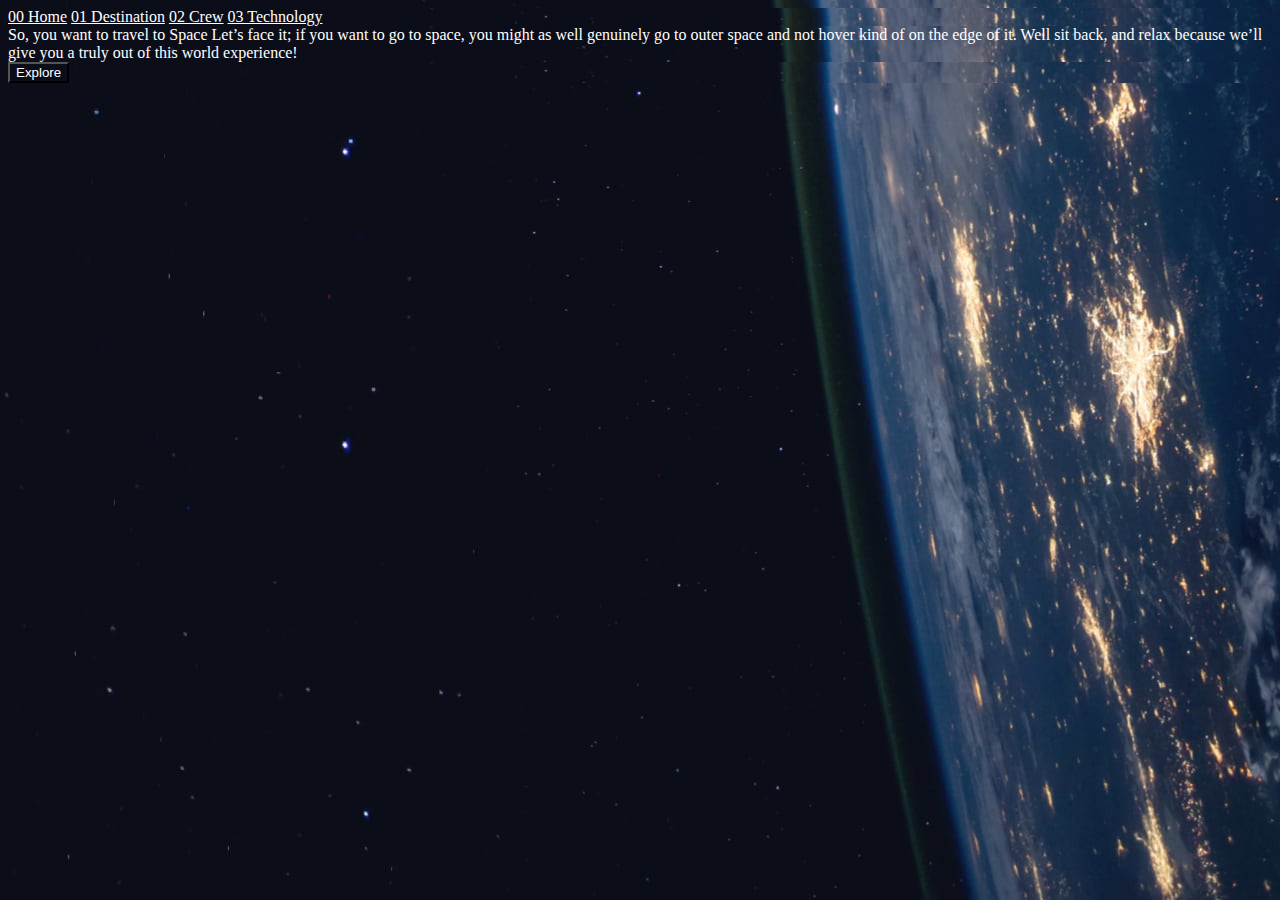
==== starter-code/index.html @ fa68ffd4 "started working on the project" ====
<!DOCTYPE html>
<html lang="en">
<head>
  <meta charset="UTF-8">
  <meta name="viewport" content="width=device-width, initial-scale=1.0">

  <link rel="icon" type="image/png" sizes="32x32" href="./assets/favicon-32x32.png">
  <link rel="stylesheet" href="/CSS/stylesheet.css">
  
  <title>Frontend Mentor | Space tourism website</title>
</head>
<body>
 <div class="Container">
    <div class="Hero">
      <div class="nav">
        <a href="">00 Home</a>
        <a href="">01 Destination</a>
        <a href="">02 Crew</a>
        <a href="">03 Technology</a>
      </div>
    </div>
   <div>
      So, you want to travel to
      Space
      Let’s face it; if you want to go to space, you might as well genuinely go to 
      outer space and not hover kind of on the edge of it. Well sit back, and relax 
      because we’ll give you a truly out of this world experience!
      <div class="btn"><button>Explore</button></div>
    </div>
  </div>
</body>
</html>
---- CSS/stylesheet.css ----
*{
    color: white;
    background-image: url(/starter-code/assets/home/background-home-desktop.jpg);
}
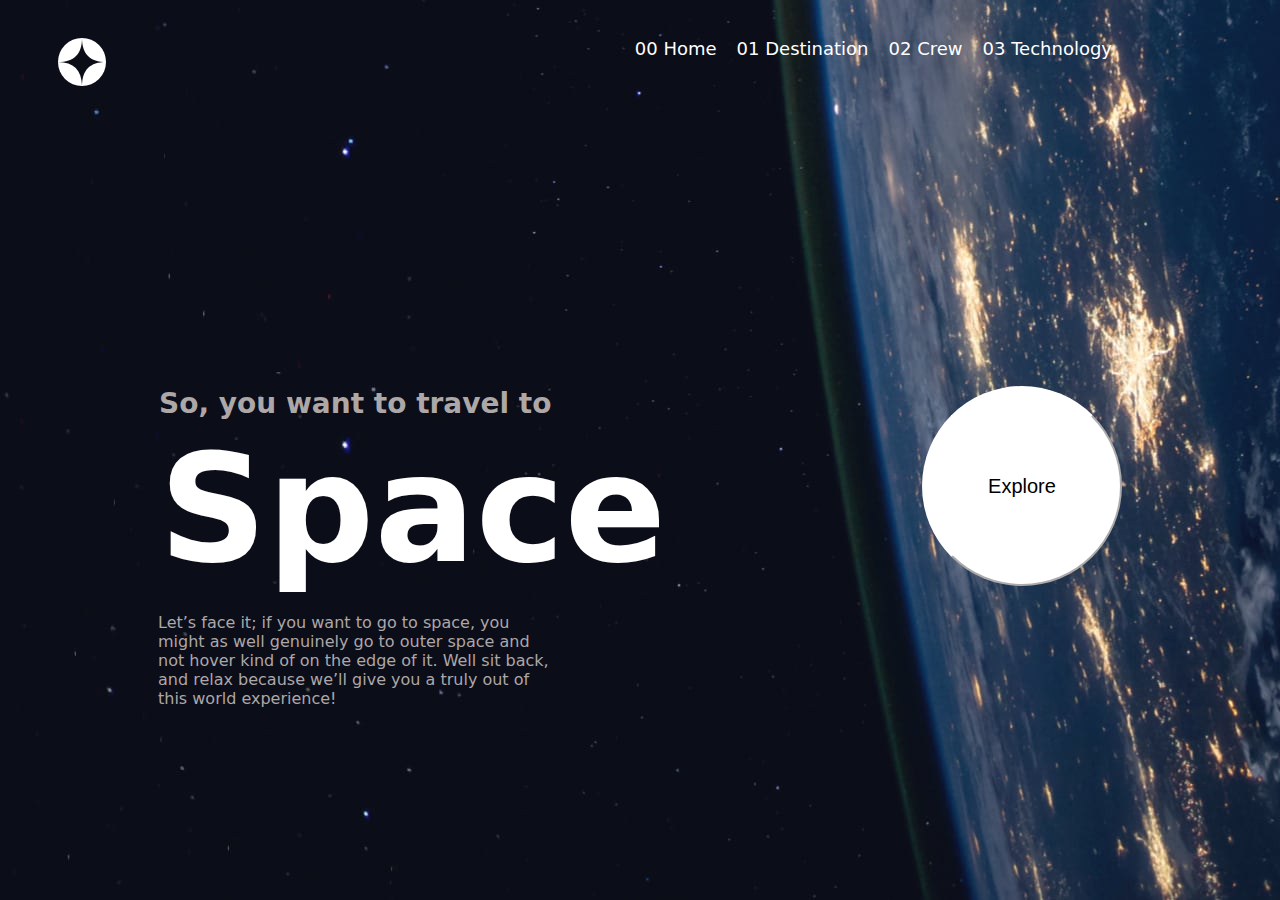
==== commit ced97271: "done with home page" ====
--- a/starter-code/index.html
+++ b/starter-code/index.html
@@ -5,27 +5,30 @@
   <meta name="viewport" content="width=device-width, initial-scale=1.0">
 
   <link rel="icon" type="image/png" sizes="32x32" href="./assets/favicon-32x32.png">
-  <link rel="stylesheet" href="/CSS/stylesheet.css">
+  <link rel="stylesheet" href="./CSS/styles.css">
   
   <title>Frontend Mentor | Space tourism website</title>
 </head>
 <body>
- <div class="Container">
+ <div class="page">
     <div class="Hero">
+      <img class="logo" src="./assets/shared/logo.svg">
       <div class="nav">
-        <a href="">00 Home</a>
-        <a href="">01 Destination</a>
-        <a href="">02 Crew</a>
-        <a href="">03 Technology</a>
+         <a href="">00 Home</a>
+         <a href="">01 Destination</a>
+         <a href="">02 Crew</a>
+         <a href="">03 Technology</a>
       </div>
     </div>
-   <div>
-      So, you want to travel to
-      Space
-      Let’s face it; if you want to go to space, you might as well genuinely go to 
-      outer space and not hover kind of on the edge of it. Well sit back, and relax 
-      because we’ll give you a truly out of this world experience!
-      <div class="btn"><button>Explore</button></div>
+   <div class="travel">
+     <div class="world">
+         <h5> So, you want to travel to </h5>
+         <h1>Space</h1>
+         <p>Let’s face it; if you want to go to space, you might as well genuinely go to 
+         outer space and not hover kind of on the edge of it. Well sit back, and relax 
+         because we’ll give you a truly out of this world experience!</p>
+        </div>
+      <div class="circle-button"><button class="btn">Explore</button></div>
     </div>
   </div>
 </body>
--- a/starter-code/CSS/styles.css
+++ b/starter-code/CSS/styles.css
@@ -0,0 +1,90 @@
+*{
+    color: white;
+    background-image: url(../assets/home/background-home-desktop.jpg);
+    background-size: cover;
+    background-repeat: no-repeat;
+    background-attachment: fixed;
+    text-decoration: none;
+
+}
+
+.page{
+    display: flex;
+    flex-direction: column;
+}
+.Hero{
+    display: flex;
+    justify-content: space-between;
+    margin-top: 30px;
+    margin-bottom: 300px;
+    background: transparent;
+}
+.logo{
+    margin-left: 50px;
+}
+.nav{
+    display: flex;
+    gap: 20px;
+    margin-right: 160px;
+    font-size: medium;
+    font-family: system-ui, 'Franklin Gothic Medium', 'Arial Narrow', Arial, sans-serif;
+    font-size: 18px;
+    font-weight: 500;
+  }
+
+.travel{
+    display: flex;
+    flex-direction: row;
+    justify-content: space-between;
+    align-items: flex-end;
+    height: 200px;
+    margin-bottom: 200px;
+}
+.world{
+    display: flex;
+    flex-direction: column;
+    width: 400px;
+    height: 200px;
+    margin-left: 150px;
+
+}
+.world h1{
+    font-size: 150px;
+    margin: 1px;
+    font-family: system-ui, -apple-system, BlinkMacSystemFont, 'Segoe UI', Roboto, Oxygen, Ubuntu, Cantarell, 'Open Sans', 'Helvetica Neue', sans-serif;
+}
+.world h5{
+    font-size: 28px;
+    gap: 4.75px;
+    color: rgb(173, 167, 167);
+    margin: 1px;
+    font-family: system-ui, -apple-system, BlinkMacSystemFont, 'Segoe UI', Roboto, Oxygen, Ubuntu, Cantarell, 'Open Sans', 'Helvetica Neue', sans-serif;
+}
+.world p{
+    font-family: system-ui, -apple-system, BlinkMacSystemFont, 'Segoe UI', Roboto, Oxygen, Ubuntu, Cantarell, 'Open Sans', 'Helvetica Neue', sans-serif;
+    color: rgb(173, 167, 167); ;
+    margin: 1 px;
+}
+/*.circle-button{
+ background-image: url(../assets/home/background-home-desktop.jpg);
+}*/
+.btn{
+    margin-right: 150px;
+    border-radius: 50%;
+    width: 200px;
+    height: 200px;
+    background: transparent;
+    background-color:  rgb(255, 255, 255);
+    color:black ;
+    font-size: 20px;
+    cursor: pointer;
+    outline: none;
+    border-color:  rgb(255, 255, 255);
+    transition: box-shadow 0.3s;
+      
+  }
+  
+  .btn:hover{
+    background-color:  rgb(107, 105, 105)82, 81, 81);
+    box-shadow: 0px 0px 20px 10px #ccc;
+  }
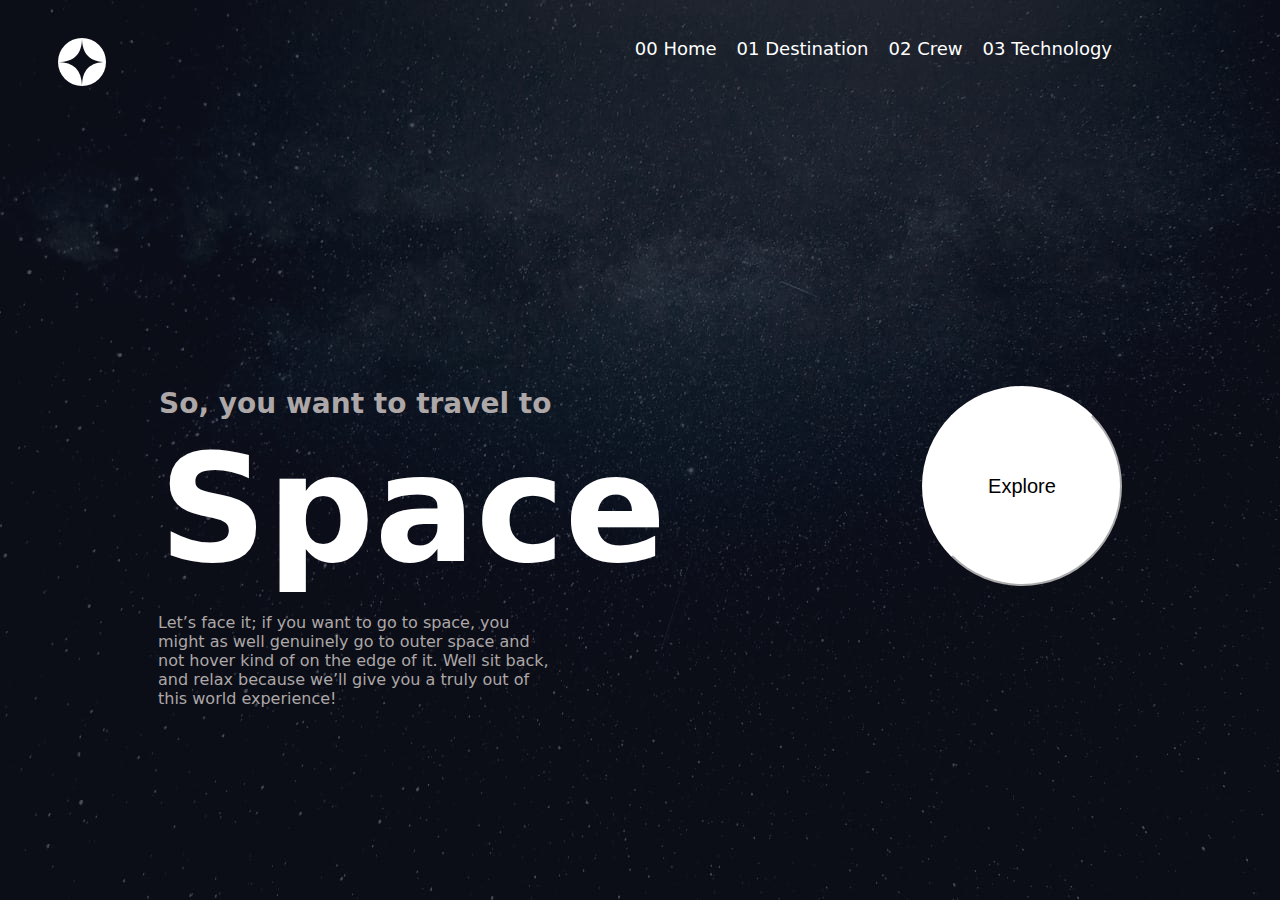
==== commit 6bf1e92c: "doing europa part" ====
--- a/starter-code/index.html
+++ b/starter-code/index.html
@@ -14,10 +14,10 @@
     <div class="Hero">
       <img class="logo" src="./assets/shared/logo.svg">
       <div class="nav">
-         <a href="">00 Home</a>
-         <a href="">01 Destination</a>
-         <a href="">02 Crew</a>
-         <a href="">03 Technology</a>
+         <a href="./index.html">00 Home</a>
+         <a href="./destination-europa.html">01 Destination</a>
+         <a href="./crew-commander.html">02 Crew</a>
+         <a href="./technology-vehicle.html">03 Technology</a>
       </div>
     </div>
    <div class="travel">
--- a/starter-code/CSS/styles.css
+++ b/starter-code/CSS/styles.css
@@ -88,3 +88,39 @@
     background-color:  rgb(107, 105, 105)82, 81, 81);
     box-shadow: 0px 0px 20px 10px #ccc;
   }
+
+
+  /*destination-europa*/
+
+*{
+    color: white;
+    background-image: url(../assets/destination/background-destination-desktop.jpg);
+    background-size: cover;
+    background-repeat: no-repeat;
+    background-attachment: fixed;
+    text-decoration: none;
+
+}
+.destine{
+    display: flex;
+    flex-direction: row;
+}
+.explain{
+    display: flex;
+    flex-direction: column;
+}
+/*.europe{
+    display: flex;
+    justify-content: space-between;
+    margin-top: 30px;
+    margin-bottom: 300px;
+}*/
+.europe-img{
+    width: 500px;
+    height: 500px;
+}
+.four{
+    display: flex;
+    flex-direction: row;
+    justify-content: space-between;
+}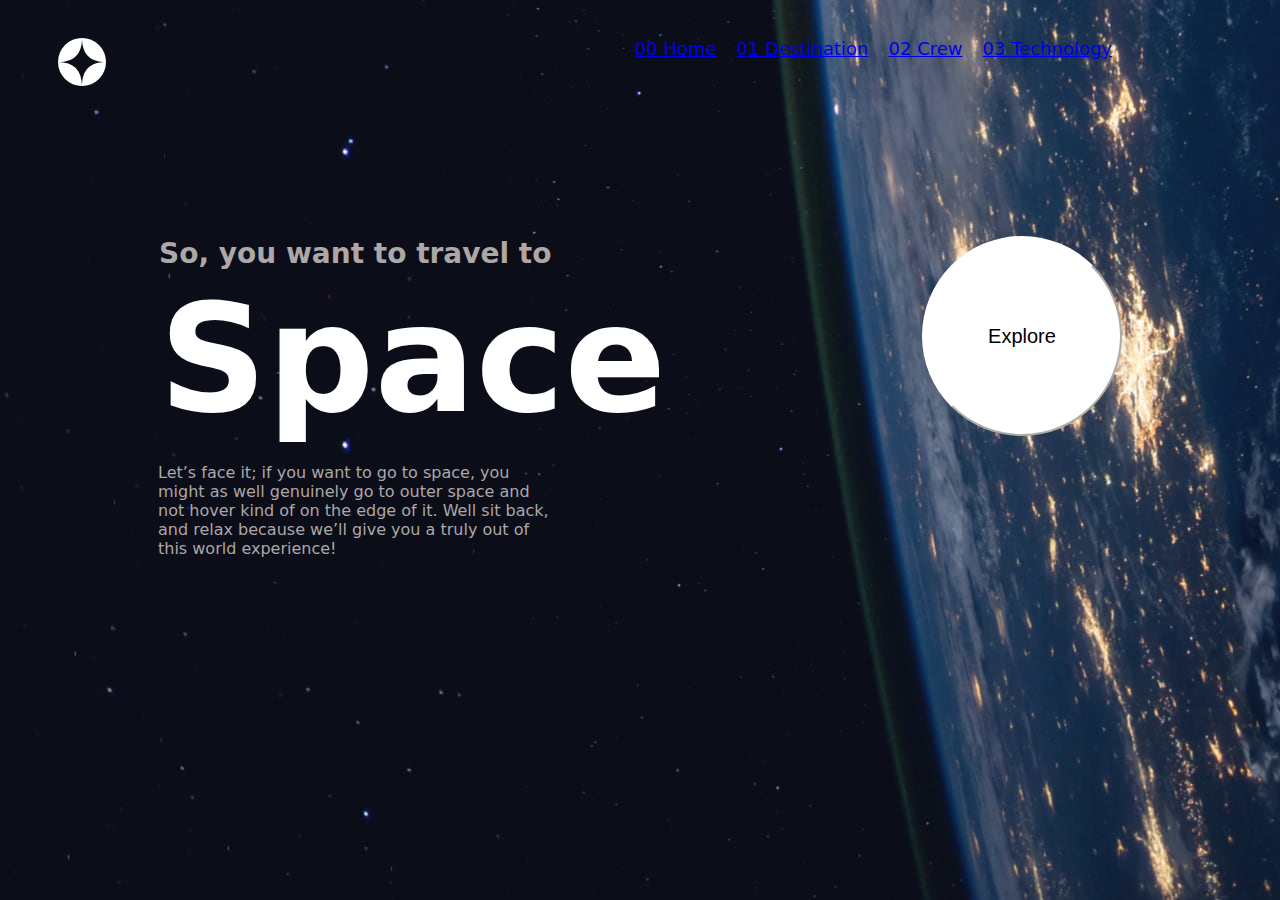
==== commit 207434ce: "working on europa" ====
--- a/starter-code/index.html
+++ b/starter-code/index.html
@@ -9,7 +9,7 @@
   
   <title>Frontend Mentor | Space tourism website</title>
 </head>
-<body>
+<body class="index">
  <div class="page">
     <div class="Hero">
       <img class="logo" src="./assets/shared/logo.svg">
--- a/starter-code/CSS/styles.css
+++ b/starter-code/CSS/styles.css
@@ -1,4 +1,4 @@
-*{
+body.index{
     color: white;
     background-image: url(../assets/home/background-home-desktop.jpg);
     background-size: cover;
@@ -11,12 +11,13 @@
 .page{
     display: flex;
     flex-direction: column;
+    color: white;
 }
 .Hero{
     display: flex;
     justify-content: space-between;
     margin-top: 30px;
-    margin-bottom: 300px;
+    margin-bottom: 150px;
     background: transparent;
 }
 .logo{
@@ -65,9 +66,9 @@
     color: rgb(173, 167, 167); ;
     margin: 1 px;
 }
-/*.circle-button{
- background-image: url(../assets/home/background-home-desktop.jpg);
-}*/
+circle-button{
+    padding-top: 200px;
+}
 .btn{
     margin-right: 150px;
     border-radius: 50%;
@@ -92,7 +93,7 @@
 
   /*destination-europa*/
 
-*{
+body.desti-euro{
     color: white;
     background-image: url(../assets/destination/background-destination-desktop.jpg);
     background-size: cover;
@@ -123,4 +124,10 @@
     display: flex;
     flex-direction: row;
     justify-content: space-between;
+}
+.pick{
+    display: flex;
+    align-content: flex-start;
+    height: 400px;
+    margin-top: 10px;
 }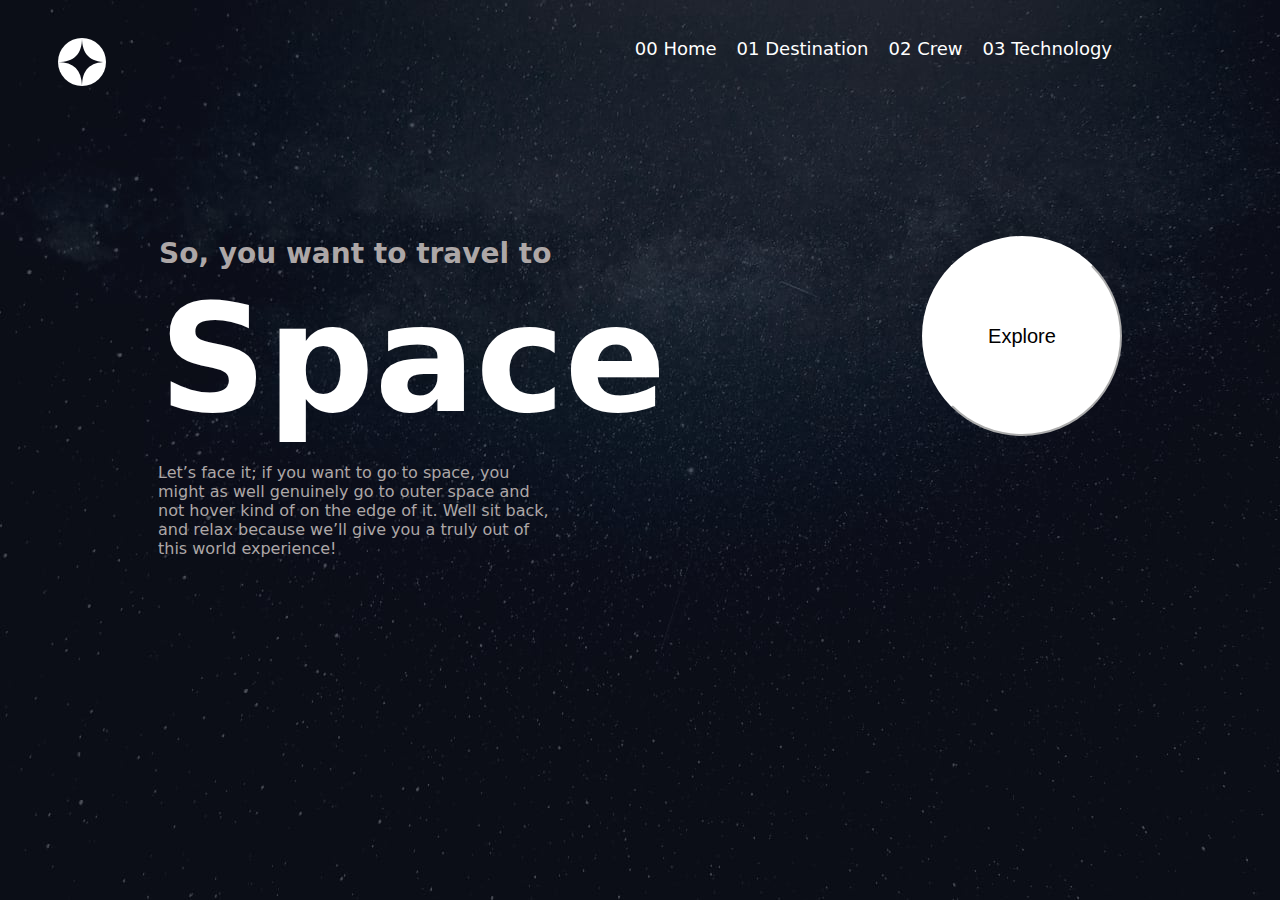
==== commit 71cae795: "not much changed" ====
--- a/starter-code/index.html
+++ b/starter-code/index.html
@@ -9,7 +9,7 @@
   
   <title>Frontend Mentor | Space tourism website</title>
 </head>
-<body class="index">
+<body >
  <div class="page">
     <div class="Hero">
       <img class="logo" src="./assets/shared/logo.svg">
--- a/starter-code/CSS/styles.css
+++ b/starter-code/CSS/styles.css
@@ -1,4 +1,4 @@
-body.index{
+*{
     color: white;
     background-image: url(../assets/home/background-home-desktop.jpg);
     background-size: cover;
@@ -93,7 +93,7 @@
 
   /*destination-europa*/
 
-body.desti-euro{
+*{
     color: white;
     background-image: url(../assets/destination/background-destination-desktop.jpg);
     background-size: cover;
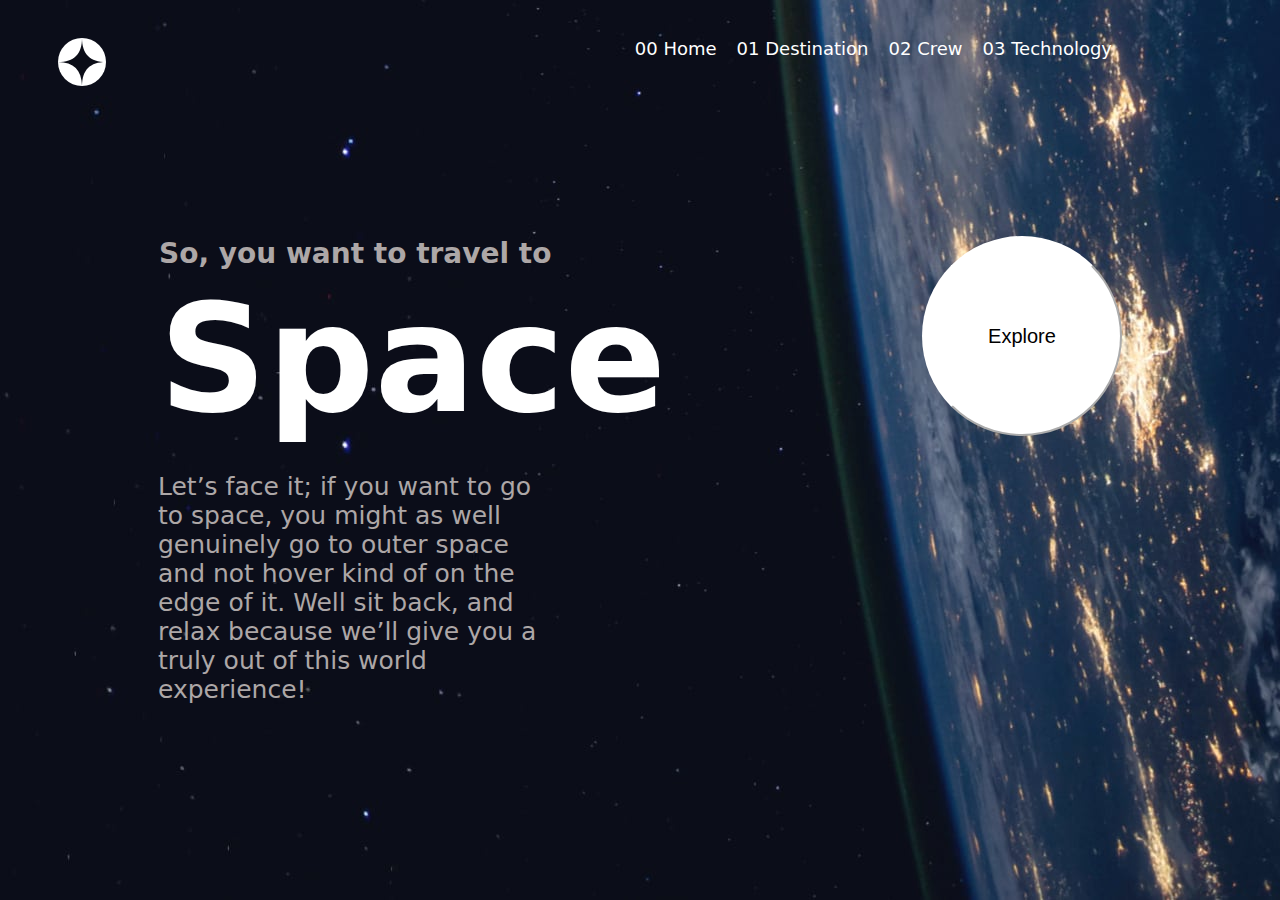
==== commit 192f2040: "done with second part" ====
--- a/starter-code/index.html
+++ b/starter-code/index.html
@@ -8,16 +8,28 @@
   <link rel="stylesheet" href="./CSS/styles.css">
   
   <title>Frontend Mentor | Space tourism website</title>
+  <style>
+  body {
+    color: white;
+    background-image: url(./assets/home/background-home-desktop.jpg);
+    background-size: cover;
+    background-repeat: no-repeat;
+    background-attachment: fixed;
+    text-decoration: none;
+
+}
+
+  </style>
 </head>
 <body >
  <div class="page">
     <div class="Hero">
       <img class="logo" src="./assets/shared/logo.svg">
       <div class="nav">
-         <a href="./index.html">00 Home</a>
-         <a href="./destination-europa.html">01 Destination</a>
-         <a href="./crew-commander.html">02 Crew</a>
-         <a href="./technology-vehicle.html">03 Technology</a>
+         <a style="color:white; text-decoration:none" href="./index.html">00 Home</a>
+         <a style="color:white; text-decoration:none" href="./destination-europa.html">01 Destination</a>
+         <a style="color:white; text-decoration:none" href="./crew-commander.html">02 Crew</a>
+         <a style="color:white; text-decoration:none" href="./technology-vehicle.html">03 Technology</a>
       </div>
     </div>
    <div class="travel">
--- a/starter-code/CSS/styles.css
+++ b/starter-code/CSS/styles.css
@@ -1,12 +1,3 @@
-*{
-    color: white;
-    background-image: url(../assets/home/background-home-desktop.jpg);
-    background-size: cover;
-    background-repeat: no-repeat;
-    background-attachment: fixed;
-    text-decoration: none;
-
-}
 
 .page{
     display: flex;
@@ -31,7 +22,14 @@
     font-family: system-ui, 'Franklin Gothic Medium', 'Arial Narrow', Arial, sans-serif;
     font-size: 18px;
     font-weight: 500;
+   /* background: hsl(0, 0, 0% / 0.75);*/
   }
+/*@supports (backdrop-filter: blur(1rem);){
+    .nav{
+        background: hsl(0, 0, 100% / 0.1);
+        backdrop-filter: blur(1rem);
+    }
+}*/
 
 .travel{
     display: flex;
@@ -64,9 +62,9 @@
 .world p{
     font-family: system-ui, -apple-system, BlinkMacSystemFont, 'Segoe UI', Roboto, Oxygen, Ubuntu, Cantarell, 'Open Sans', 'Helvetica Neue', sans-serif;
     color: rgb(173, 167, 167); ;
-    margin: 1 px;
+    font-size: 25px;
 }
-circle-button{
+.circle-button{
     padding-top: 200px;
 }
 .btn{
@@ -92,19 +90,13 @@
 
 
   /*destination-europa*/
-
-*{
-    color: white;
-    background-image: url(../assets/destination/background-destination-desktop.jpg);
-    background-size: cover;
-    background-repeat: no-repeat;
-    background-attachment: fixed;
-    text-decoration: none;
-
-}
 .destine{
     display: flex;
     flex-direction: row;
+    gap: 20px;
+    font-family: system-ui, 'Franklin Gothic Medium', 'Arial Narrow', Arial, sans-serif;
+    font-size: 18px;
+    font-weight: 600;
 }
 .explain{
     display: flex;
@@ -119,15 +111,56 @@
 .europe-img{
     width: 500px;
     height: 500px;
+    margin-left: 100px;
 }
 .four{
     display: flex;
     flex-direction: row;
     justify-content: space-between;
+    gap: 140px;
 }
-.pick{
+.pick {
     display: flex;
     align-content: flex-start;
-    height: 400px;
-    margin-top: 10px;
+    height: 50px;
+    margin-bottom: 50px;
+    margin-left: 160px;
+    font-size: 30px;
+    text-decoration: none;
+    font-family: system-ui, 'Franklin Gothic Medium', 'Arial Narrow', Arial, sans-serif;
+}
+.explain {
+    margin-right: 160px ;
+    width: 500px;
+}
+
+.info {
+    display: flex;
+    flex-direction: column;
+}
+
+
+.info p {
+    font-family: system-ui, -apple-system, BlinkMacSystemFont, 'Segoe UI', Roboto, Oxygen, Ubuntu, Cantarell, 'Open Sans', 'Helvetica Neue', sans-serif;
+    color: rgb(173, 167, 167); ;
+    font-size: 25px;
+}
+.info h1{
+    font-size: 150px;
+    margin: 1px;
+    font-family: system-ui, -apple-system, BlinkMacSystemFont, 'Segoe UI', Roboto, Oxygen, Ubuntu, Cantarell, 'Open Sans', 'Helvetica Neue', sans-serif;
+}
+.more-info{
+    display: flex;
+    flex-direction: row;
+    gap: 100px;
+    margin-bottom: 20px;
+    font-family: system-ui, -apple-system, BlinkMacSystemFont, 'Segoe UI', Roboto, Oxygen, Ubuntu, Cantarell, 'Open Sans', 'Helvetica Neue', sans-serif;
+    color: rgb(173, 167, 167);
+    font-size: 25px;
+}
+.distance{
+    display: flex;
+    gap: 200px;
+    font-weight: 600;
 }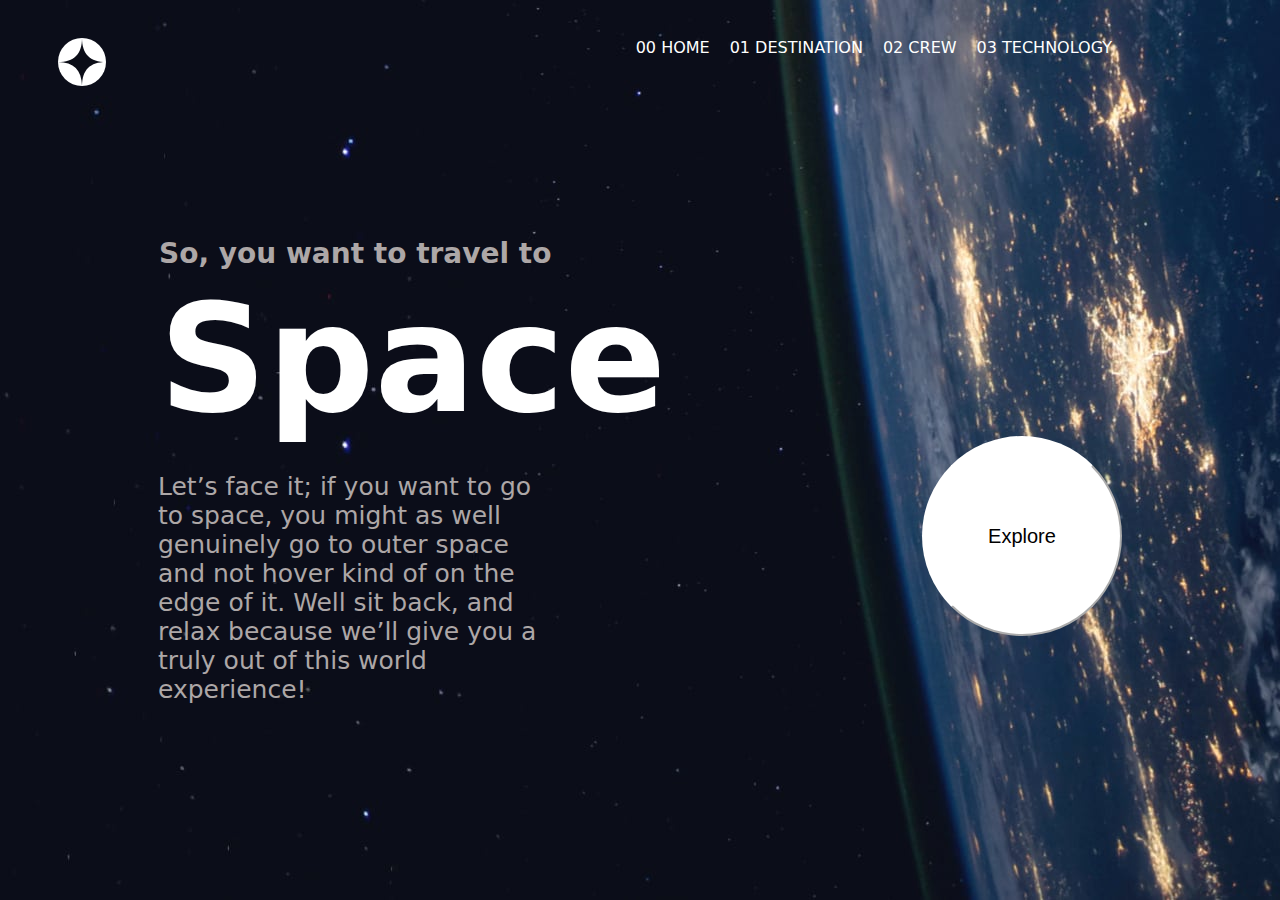
==== commit 8a702a2c: "working crew and technology" ====
--- a/starter-code/index.html
+++ b/starter-code/index.html
@@ -26,10 +26,10 @@
     <div class="Hero">
       <img class="logo" src="./assets/shared/logo.svg">
       <div class="nav">
-         <a style="color:white; text-decoration:none" href="./index.html">00 Home</a>
-         <a style="color:white; text-decoration:none" href="./destination-europa.html">01 Destination</a>
-         <a style="color:white; text-decoration:none" href="./crew-commander.html">02 Crew</a>
-         <a style="color:white; text-decoration:none" href="./technology-vehicle.html">03 Technology</a>
+         <a style="color:white; text-decoration:none" href="./index.html">00 HOME</a>
+         <a style="color:white; text-decoration:none" href="./destination-europa.html">01 DESTINATION</a>
+         <a style="color:white; text-decoration:none" href="./crew-commander.html">02 CREW</a>
+         <a style="color:white; text-decoration:none" href="./technology-vehicle.html">03 TECHNOLOGY</a>
       </div>
     </div>
    <div class="travel">
--- a/starter-code/CSS/styles.css
+++ b/starter-code/CSS/styles.css
@@ -19,9 +19,10 @@
     gap: 20px;
     margin-right: 160px;
     font-size: medium;
-    font-family: system-ui, 'Franklin Gothic Medium', 'Arial Narrow', Arial, sans-serif;
-    font-size: 18px;
+    font-family: system-ui, -apple-system, BlinkMacSystemFont, 'Segoe UI', Roboto, Oxygen, Ubuntu, Cantarell, 'Open Sans', 'Helvetica Neue', sans-serif;
+    font-size: 16px;
     font-weight: 500;
+    letter-spacing: 2.7;
    /* background: hsl(0, 0, 0% / 0.75);*/
   }
 /*@supports (backdrop-filter: blur(1rem);){
@@ -35,8 +36,8 @@
     display: flex;
     flex-direction: row;
     justify-content: space-between;
-    align-items: flex-end;
-    height: 200px;
+   /* align-items: flex-end;*/
+    height: 400px;
     margin-bottom: 200px;
 }
 .world{
@@ -49,6 +50,11 @@
 }
 .world h1{
     font-size: 150px;
+    margin: 1px;
+    font-family: system-ui, -apple-system, BlinkMacSystemFont, 'Segoe UI', Roboto, Oxygen, Ubuntu, Cantarell, 'Open Sans', 'Helvetica Neue', sans-serif;
+}
+.world h2{
+    font-size: 50px;
     margin: 1px;
     font-family: system-ui, -apple-system, BlinkMacSystemFont, 'Segoe UI', Roboto, Oxygen, Ubuntu, Cantarell, 'Open Sans', 'Helvetica Neue', sans-serif;
 }
@@ -124,8 +130,9 @@
     align-content: flex-start;
     height: 50px;
     margin-bottom: 50px;
-    margin-left: 160px;
-    font-size: 30px;
+    margin-left: 130px;
+    font-size: 20px;
+    font-weight: 600;
     text-decoration: none;
     font-family: system-ui, 'Franklin Gothic Medium', 'Arial Narrow', Arial, sans-serif;
 }
@@ -163,4 +170,11 @@
     display: flex;
     gap: 200px;
     font-weight: 600;
+}
+
+/*CREW*/
+.commander img{
+width: 500px;
+height: 500px;
+margin-right: 100px;
 }